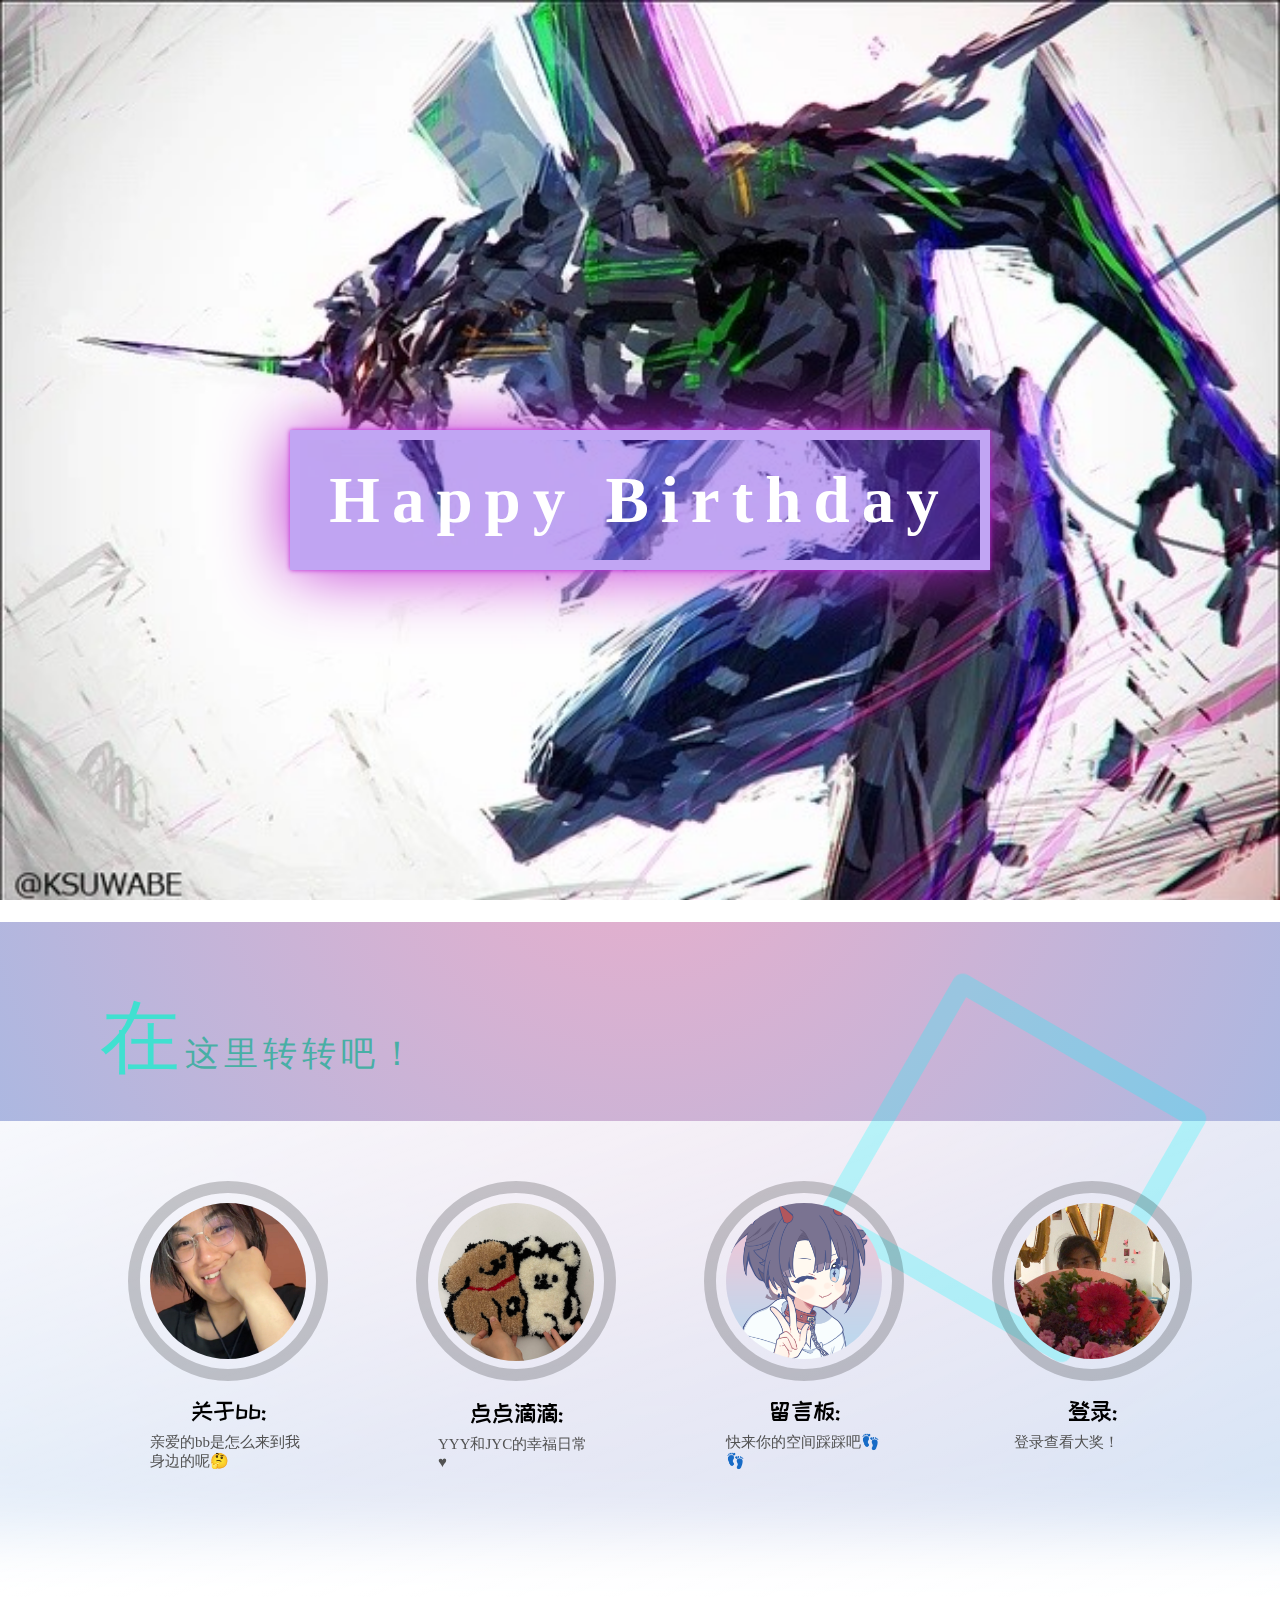
==== index.html @ ae56c16e "Add files via upload" ====
<!DOCTYPE html>
<html lang="en">
<head>
  <meta charset="UTF-8">
  <meta http-equiv="X-UA-Compatible" content="IE=edge">
  <meta name="viewport" content="width=device-width, initial-scale=1.0">
  <title> JYC loves YYY three thousands❤</title>
  <link rel="stylesheet" href="index.css">

  <!-- FONTS -->
  <link rel="preconnect" href="https://fonts.googleapis.com">
  <link rel="preconnect" href="https://fonts.gstatic.com" crossorigin>
  <link href="https://fonts.googleapis.com/css2?family=ZCOOL+KuaiLe&display=swap" rel="stylesheet">
</head>

<body>

  <!-- 着陆页 -->
    <div class="landingHB">
      <div class="a">
        <div class="b"><span>Happy Birthday</span></div>
      </div>
    </div>
  
    <!-- 主页面 -->
    <div class="main">
      <div class="main-nav">
        <div class="BBlogo">
          <img src="images/BB头像.jpg" alt="">
          <span>♥亲亲bb生日快乐♥ </span>
        </div>
        <ul>
          <li><a href="./index.html">生日快乐</a></li>
          <li><a href="./index.html">关于bb</a></li>
          <li><a href="./Template.html">点点滴滴</a></li>
          <li><a href="./comment.html">留言板</a></li>
          <li><a href="./Login.html">登录</a></li>
        </ul>
        <div class="nav-box"></div>
      </div>
      <div class="main-lbt">
        <ul class="images">
          <li class="img">
            <div class="main-lbt-word">
              <h2>亲爱的bb祝你生日快乐！<br /><br />🎂🎂🎂</h2>
            </div>
          </li>
          <li class="img">
            <div class="main-lbt-word">
              <h2>💪身体健康💪</h2><br />
              <span>新的一岁要多休息，早睡觉，多锻炼身体，照顾好自己！</span>
            </div>
          </li>
          <li class="img">
            <div class="main-lbt-word">
              <h2>🥼实验顺利🧪</h2><br />
              <span>希望bb的实验都顺顺利利，paper手到擒来，拳打同事，脚踢小人🤗</span>
            </div>
          </li>
        </ul>
        <ul class="min-images">
          <li class="min"></li>
          <li class="min"></li>
          <li class="min"></li>
        </ul>
        <div class="button">
          <div class="button-left">&lt;</div>
          <div class="button-right">&gt;</div>
        </div>
      </div>

          <!-- 点击跳转别的网页 -->
    <div class="shell-main-bottom">
        <h2><span>在</span>这里转转吧！</h2>
        <div class="shell-main-bottom-bottom">
            <ul>
                <li>
                    <img src="images/bb cuteee.jpg" alt="">
                    <h2>关于bb:</h2>
                    <span>亲爱的bb是怎么来到我身边的呢🤔</span>
                </li>
                <li>
                    <img src="images/tapis.jpg" alt="">
                    <h2>点点滴滴:</h2>
                    <span>YYY和JYC的幸福日常♥</span>
                </li>
                <li>
                    <img src="images/我的bb.png" alt="">
                    <h2>留言板:</h2>
                    <span>快来你的空间踩踩吧👣👣</span>
                </li>
                <li>
                    <img src="images/bb with flower.jpg" alt="">
                    <h2>登录:</h2>
                    <span>登录查看大奖！</span>
                </li>
            </ul>
        </div>
    </div>



  <!-- 引入jQuery -->
  <script src="https://code.jquery.com/jquery-3.5.1.min.js"></script>
  <script>
    window.addEventListener('scroll', function () {
    let top = window.scrollY;
    if (top > window.innerHeight) {
        // 当页面滚动到超过一屏的距离时，隐藏 .landingHB
        document.querySelector('.landingHB').classList.add('hidden');
    } else {
        // 如果滚动回顶部，显示 .landingHB
        document.querySelector('.landingHB').classList.remove('hidden');
    }
});

    window.addEventListener('scroll', function () {
        let top = window.scrollY
        if (top != 0) {
            $('.landingHB').css('top', '-100vh')
            $('.main').css('top', '0')
            $('.main-lbt-word').css('transform', 'translateY(0px)')
            $('.main-lbt-word').css('backdrop-filter', 'blur(5px)')
            $('.main-lbt-word h2').css('transform', 'translate(0px)')
            $('.main-lbt-word span').css('transform', 'translate(0px)')
        } else {
            $('.landingHB').css('top', '0px')
            $('.main').css('top', '100vh')
            $('.main-lbt-word').css('transform', 'translateY(400px)')
            $('.main-lbt-word').css('backdrop-filter', 'blur(0px)')
            $('.main-lbt-word h2').css('transform', 'translate(520px)')
            $('.main-lbt-word span').css('transform', 'translate(-620px)')
        }
    })

    let left = document.querySelector(".button-left")
    let right = document.querySelector(".button-right")
    let min = document.querySelectorAll(".min")
    let images = document.querySelector(".images")
    let index = 0
    let time

    function position() {
        images.style.left = (index * -100) + "%"
    }

    function add() {
        if (index >= min.length - 1) {
            index = 0
        } else {
            index++
        }
    }

    function desc() {
        if (index < 1) {
            index = min.length - 1
        } else {
            index--
        }
    }

    function timer() {
        time = setInterval(() => {
            add()
            position()
        }, 3400) // 调整为3.4秒
    }

    left.addEventListener("click", () => {
        desc()
        position()
        clearInterval(time)
        timer()
    })

    right.addEventListener("click", () => {
        add()
        position()
        clearInterval(time)
        timer()
    })

    for (let i = 0; i < min.length; i++) {
        min[i].addEventListener("click", () => {
            index = i
            position()
            clearInterval(time)
            timer()
        })
    }

    timer()
  </script>
</body>
</html>
---- index.css ----
/* Write some CSS below */

/*TIPS For FONTS:
.zcool-kuaile-regular {
  font-family: "ZCOOL KuaiLe", sans-serif;
  font-weight: 400;
  font-style: normal;
}
*/

ul{
  list-style: none; /* 移除默认的项目符号 */
}

  /* 设置全局 box-sizing，避免宽度计算溢出 */
  * {
    box-sizing: border-box;
  }

 /* 登录页 */
 body {
  padding: 0;
  margin:0
 }

.landingHB {
  background-image: url('./images/高达.jpg'); /* 只在登录页使用背景图片 */
  background-size: cover;
  background-attachment: fixed;
  display: flex;
  justify-content: center;
  align-items: center;
  position: fixed; /* 固定在屏幕 */
  width: 100vw;
  height: 100vh; /* 确保占满整个页面高度 */
  top: 0; /* 确保在顶部 */
  z-index: 1000; /* 确保它在最上层 */
  transition: opacity 0.5s ease, visibility 0.5s ease;
  opacity: 1; /* 初始显示 */
  visibility: visible; /* 初始可见 */
}

/* 隐藏 landing 页时的样式 */
.landingHB.hidden {
  opacity: 0; /* 渐隐效果 */
  visibility: hidden; /* 不可见 */
}

/* b 元素及其样式（仅在 .landingHB 内部生效） */
.landingHB .a {
  width:100%;
  height: 100vh;
  position: relative;
  top: 50px;
  width: 700px; 
  height: 140px;
  border: solid 10px #fff;
  box-shadow: 0 0 70px rgb(190, 40, 210);
  display: flex;
  justify-content: center;
  align-items: center;
  cursor: pointer; /* 设置鼠标移上去时变成小手形状 */
}

.landingHB .a::after {
  content: '';
  position: absolute;
  width: 700px;
  height: 140px;
  box-shadow: 0 0 5px rgba(190, 40, 210);
  background-color: rgba(100, 30, 225, .4);
}

.landingHB .a:hover {
  animation: a 0.2s;
}

.landingHB .b, .landingHB .b::before {
  z-index: 999;
  color: #fff;
  position: absolute;
  font-size: 65px;
  font-weight: 900;
  letter-spacing: 12px; /* 设置字体间距 */
  text-align: center;
  white-space: nowrap; /* 确保文字不换行 */
}

.landingHB .b::before {
  content: 'Happy Birthday';
  text-shadow: -5px -5px 0px rgb(211, 250, 9), 5px 5px 0px rgb(25, 10, 240);
  clip-path: inset(100% 0px 0px 0px); /* 初始状态，显示部分文字 */
}

.landingHB .a:hover .b::before {
  animation: move 1.25s steps(2); /* 启用混乱动画效果 */
}

/* Happy Birthday 混乱效果的 keyframes */
@keyframes move {
  0% {
    clip-path: inset(80% 0px 0px 0px);
    transform: translate(-20px, -10px);
  }
  10% {
    clip-path: inset(10% 0px 85% 0px);
    transform: translate(10px, 10px);
  }
  20% {
    clip-path: inset(80% 0px 0px 0px);
    transform: translate(-10px, 10px);
  }
  30% {
    clip-path: inset(10% 0px 85% 0px);
    transform: translate(0px, 5px);
  }
  40% {
    clip-path: inset(50% 0px 30% 0px);
    transform: translate(-5px, 0px);
  }
  50% {
    clip-path: inset(10% 0px 30% 0px);
    transform: translate(5px, 0px);
  }
  60% {
    clip-path: inset(40% 0px 30% 0px);
    transform: translate(5px, 10px);
  }
  70% {
    clip-path: inset(50% 0px 30% 0px);
    transform: translate(-10px, 10px);
  }
  80% {
    clip-path: inset(80% 0px 5% 0px);
    transform: translate(20px, -10px);
  }
  90% {
    clip-path: inset(80% 0px 0px 0px);
    transform: translate(-10px, 0px);
  }
  100% {
    clip-path: inset(80% 0px 0px 0px);
    transform: translate(0px, 0px);
  }
}

/* 主页面样式 */
body .main {
  width: 100%;
  height: auto;
  position: relative;
  top: 0; /* 从页面顶部开始 */
  display: flex;
  flex-direction: column;
  align-items: center;
  background: rgb(174, 224, 238);
  background: radial-gradient(circle, rgba(238, 174, 202, 1) 0%, rgba(148, 187, 233, 1) 100%);
}

/* 主页面的导航栏样式 */
body .main-nav {
  width: 100%;
  height: 60px;
  position: sticky;
  z-index: 999;
  top: 0;
  box-shadow: 0 0 10px rgba(0, 0, 0, 0.5);
  margin-bottom: 18vh;
  background: linear-gradient(to right bottom, rgba(255, 255, 255, 0.8), rgba(255, 255, 255, 0.7), rgba(255, 255, 255, 0.6));
  backdrop-filter: blur(13px);
}

body .main-nav .BBlogo {
  width: 220px;
  height: 100%;
  position: absolute;
  left: 5%;
  display: flex;
  align-items: center;
  white-space: nowrap; /* 确保文字不换行 */
}

body .main-nav .BBlogo img {
  width: 45px;
  height: 45px;
  border-radius: 50%;
}

body .main-nav .BBlogo span {
  font: 100 22px "ZCOOL KuaiLe";
  letter-spacing: 5px;
  padding-left: 20px;
}

body .main-nav ul {
  width: 600px;
  height: 100%;
  display: flex;
  justify-content: space-evenly;
  align-items: center;
  position: absolute;
  right: 5%;
  padding: 0;
  margin: 0;
}

body .main-nav ul .nav-box {
  position: absolute;
  bottom: 1px;
  left: 0;
  width: 115px;
  height: 5px;
  border-radius: 2px;
  z-index: -999;
  transition: .5s;
}

body .main-nav ul li {
  width: 150px;
  text-align: center;
}

body .main-nav ul li a {
  color: #000;
  display: block;
  width: 100%;
  height: 100%;
  line-height: 60px;
  text-align: center;
  text-decoration: none; /* 取消下划线 */
}




/* 主页面的祝福语部分样式 */
body .main-lbt {
  font-family: "ZCOOL KuaiLe";
  position: relative;
  width: 100%;
  display: flex;
  justify-content: center;
  align-items: center;
  height: 700px;
  background-color: #978989;
  margin-bottom: 100px;
  overflow: hidden;
  background-image: url("./images/lbt.gif");
  background-color: #fff;
  background-repeat: no-repeat;
  background-size:80% auto;
  background-position: 50%
}

body .main-lbt .images {
  width: 300%;
  height: 100%;
  display: flex;
  align-items: center;
  position: absolute;
  left: 0;
  transition: .1s;
}

body .main-lbt .images .img {
  position: relative;
  width: 100%;
  height: 100%;
  display: flex;
  align-items: center;
  justify-content: center;
  overflow: hidden;
}

body .main-lbt .images .img .main-lbt-word {
  width: 100%;
  max-width: 900px;
  overflow-x: hidden;
  height: 500px;
  background: linear-gradient(to right bottom, rgba(255, 255, 255, 0.4), rgba(255, 255, 255, 0.2), rgba(255, 255, 255, 0.1));
  backdrop-filter: blur(10px);
  display: flex;
  align-items: center;
  flex-direction: column;
  justify-content: center;
  text-align: center;
  transform: translateY(40px);
  transition: .5s;
}

body .main-lbt .images .img .main-lbt-word h2 {
  font: 400 80px "ZCOOL KuaiLe";
  color: white;
  justify-content: center;
  text-align: center;
  transition: .6s;
  transition-delay: .4s;
  transform: translate(0);
}

body .main-lbt .images .img .main-lbt-word span {
  font-family: "ZCOOL KuaiLe";
  font-size: 50px;
  color: white;
  justify-content: center;
  text-align: center;
  transition: .6s;
  transition-delay: .4s;
  transform: translate(0);
}
  
  body .main-lbt .min-images {
    display: flex;
    justify-content: space-evenly;
    position: absolute;
    bottom: 20px;
    width: 40%;
    z-index: 999;
    right: 10%;
  }
  
  body .main-lbt .button {
    width: 100%;
    position: absolute;
    display: flex;
    justify-content: space-between;
    user-select: none;
  }
  
  body .main-lbt .button .button-left,
  body .main-lbt .button .button-right {
    font-size: 50px;
    background-color: rgba(244, 99, 99, 0.7);
    cursor: pointer;
    line-height: 500px;
    width: 80px;
  display: flex;   /* 使用 flexbox 将内容居中 */
  justify-content: center; /* 水平居中 */
  align-items: center; /* 垂直居中 */}


  /* 点击跳转页面 */
  body .shell-main-bottom {
    display: flex;
    justify-content: center;
    width: 100%;
    height: 510px;
    flex-direction: column;
  }
  
  body .shell-main-bottom h2 {
    font: 100 34px 'font';
    color: #48afa5;
    letter-spacing: 5px;
    margin-left: 100px;
  }
  
  body .shell-main-bottom h2 span {
    font-size: 80px;
    color: turquoise;
  }
  
  body .shell-main-bottom-bottom {
    width: 100%;
    height: auto;
    padding: 20px 0 100px 0;
    background: linear-gradient(to right bottom, rgba(255, 255, 255, 0.9), rgba(255, 255, 255, 0.7), rgba(255, 255, 255, 0.6));
    backdrop-filter: blur(30px);
    position: relative;
  }
  
  body .shell-main-bottom-bottom::before {
    content: '';
    width: 250px;
    height: 250px;
    border: 20px solid rgba(0, 255, 255, 0.3);
    position: absolute;
    border-radius: 10px;
    right: 70px;
    top: 100px;
    transform: rotate(30deg) translate(-50%, -50%);
    animation: transform 4s infinite;
    opacity: 0.8;
    z-index: -999;
  }
  
  @keyframes transform {
    0% {
      transform: rotate(30deg);
    }
  
    50% {
      transform: rotate(40deg);
    }
  
    100% {
      transform: rotate(30deg);
    }
  }
  
  body .shell-main-bottom-bottom ul {
    width: 100%;
    height: 100%;
    display: flex;
    justify-content: space-evenly;
    margin-top: 40px;
    flex-wrap: wrap;
  }
  
  body .shell-main-bottom-bottom ul li {
    width: 200px;
    height: 200px;
    border-radius: 50%;
    border: 12px solid rgba(0, 0, 0, 0.2);
    display: flex;
    padding: 10px;
    flex-direction: column;
    transition: .3s;
    margin-bottom: 100px;
  }
  
  body .shell-main-bottom-bottom ul li span {
    font-size: 10px;
  }
  
  body .shell-main-bottom-bottom ul li:hover {
    padding: 2px;
    margin: 8px;
  }
  
  body .shell-main-bottom-bottom ul li:hover h2 {
    letter-spacing: 3px;
  }
  
  body .shell-main-bottom-bottom ul li img {
    width: 100%;
    border-radius: 50%;
  }
  
  body .shell-main-bottom-bottom ul li h2 {
    margin: 40px 0 10px 0;
    font-family: "ZCOOL KuaiLe", sans-serif;
    font-size: 24px;
    transition: .3s;
    color: black;
    text-align: center;
    letter-spacing: 0;
  }
  
  body .shell-main-bottom-bottom ul li span {
    color: #525252;
    font-size: 15px;
    position: center;
  }
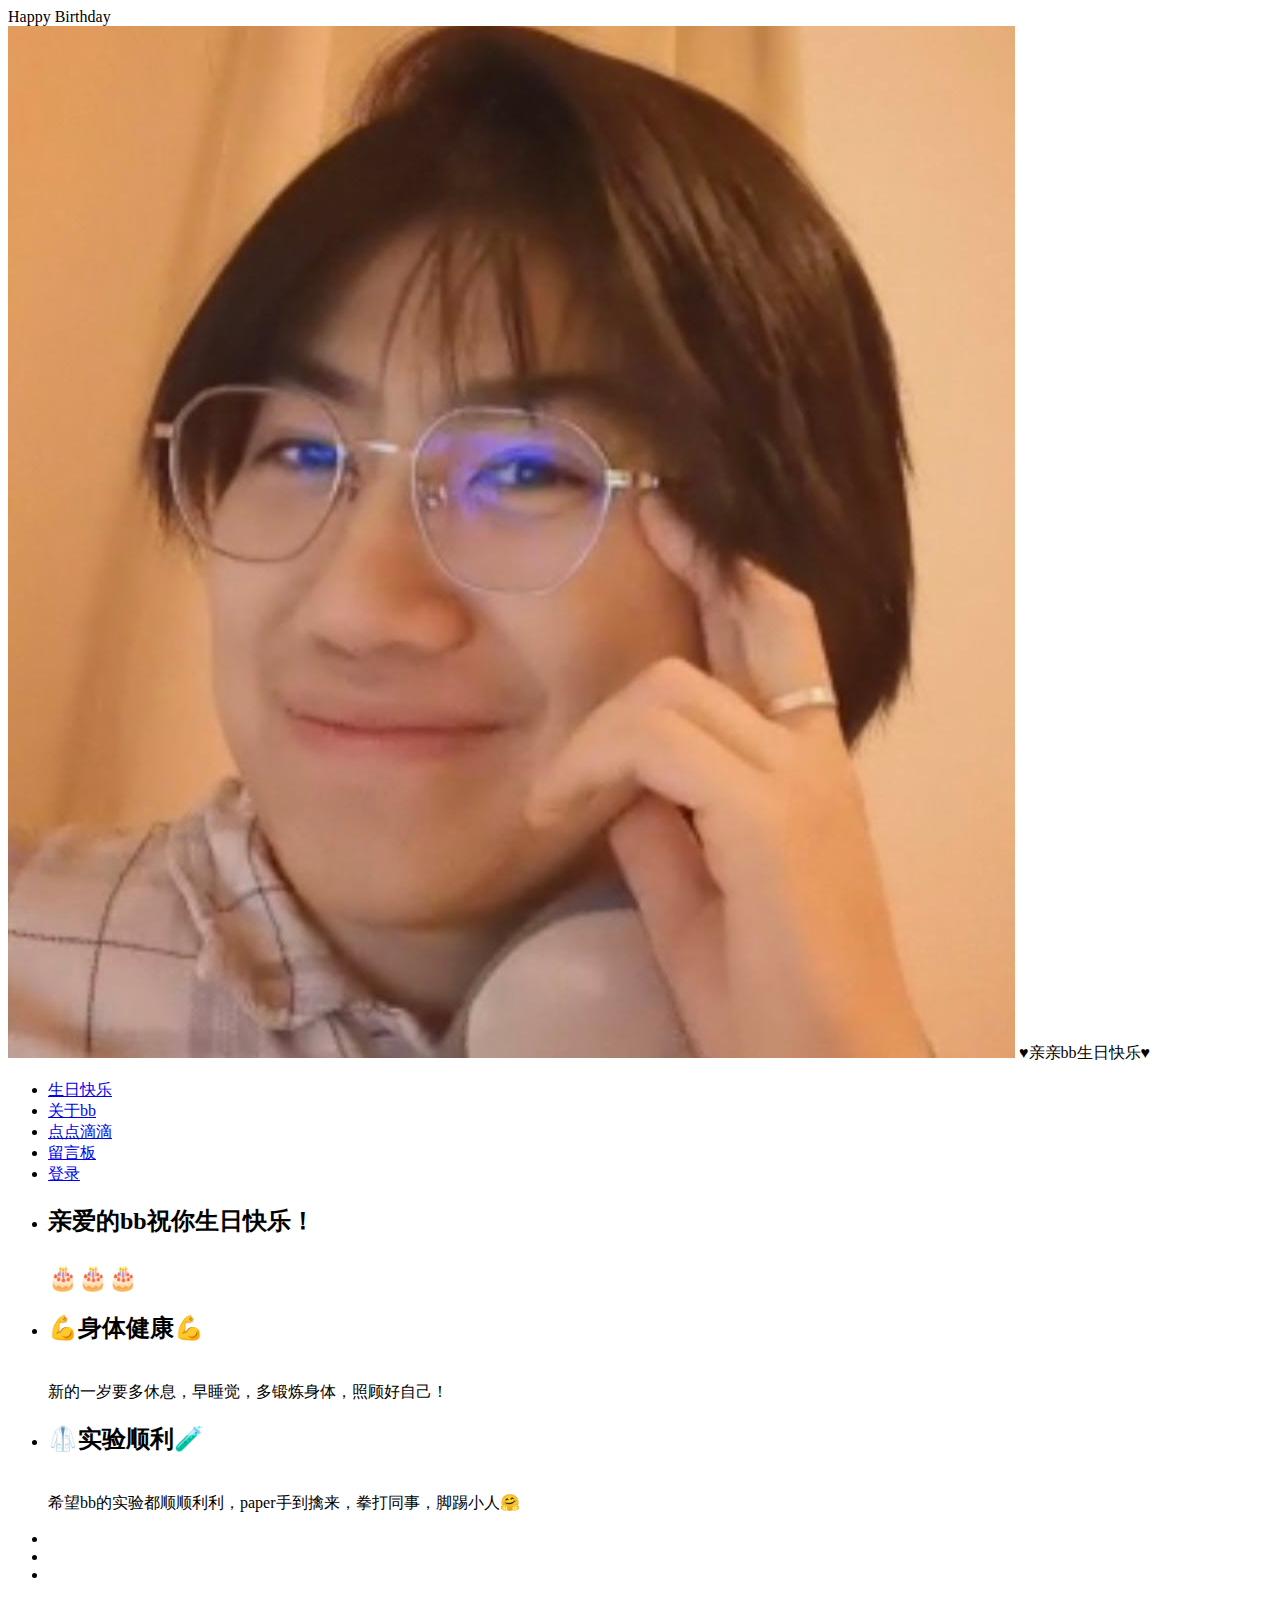
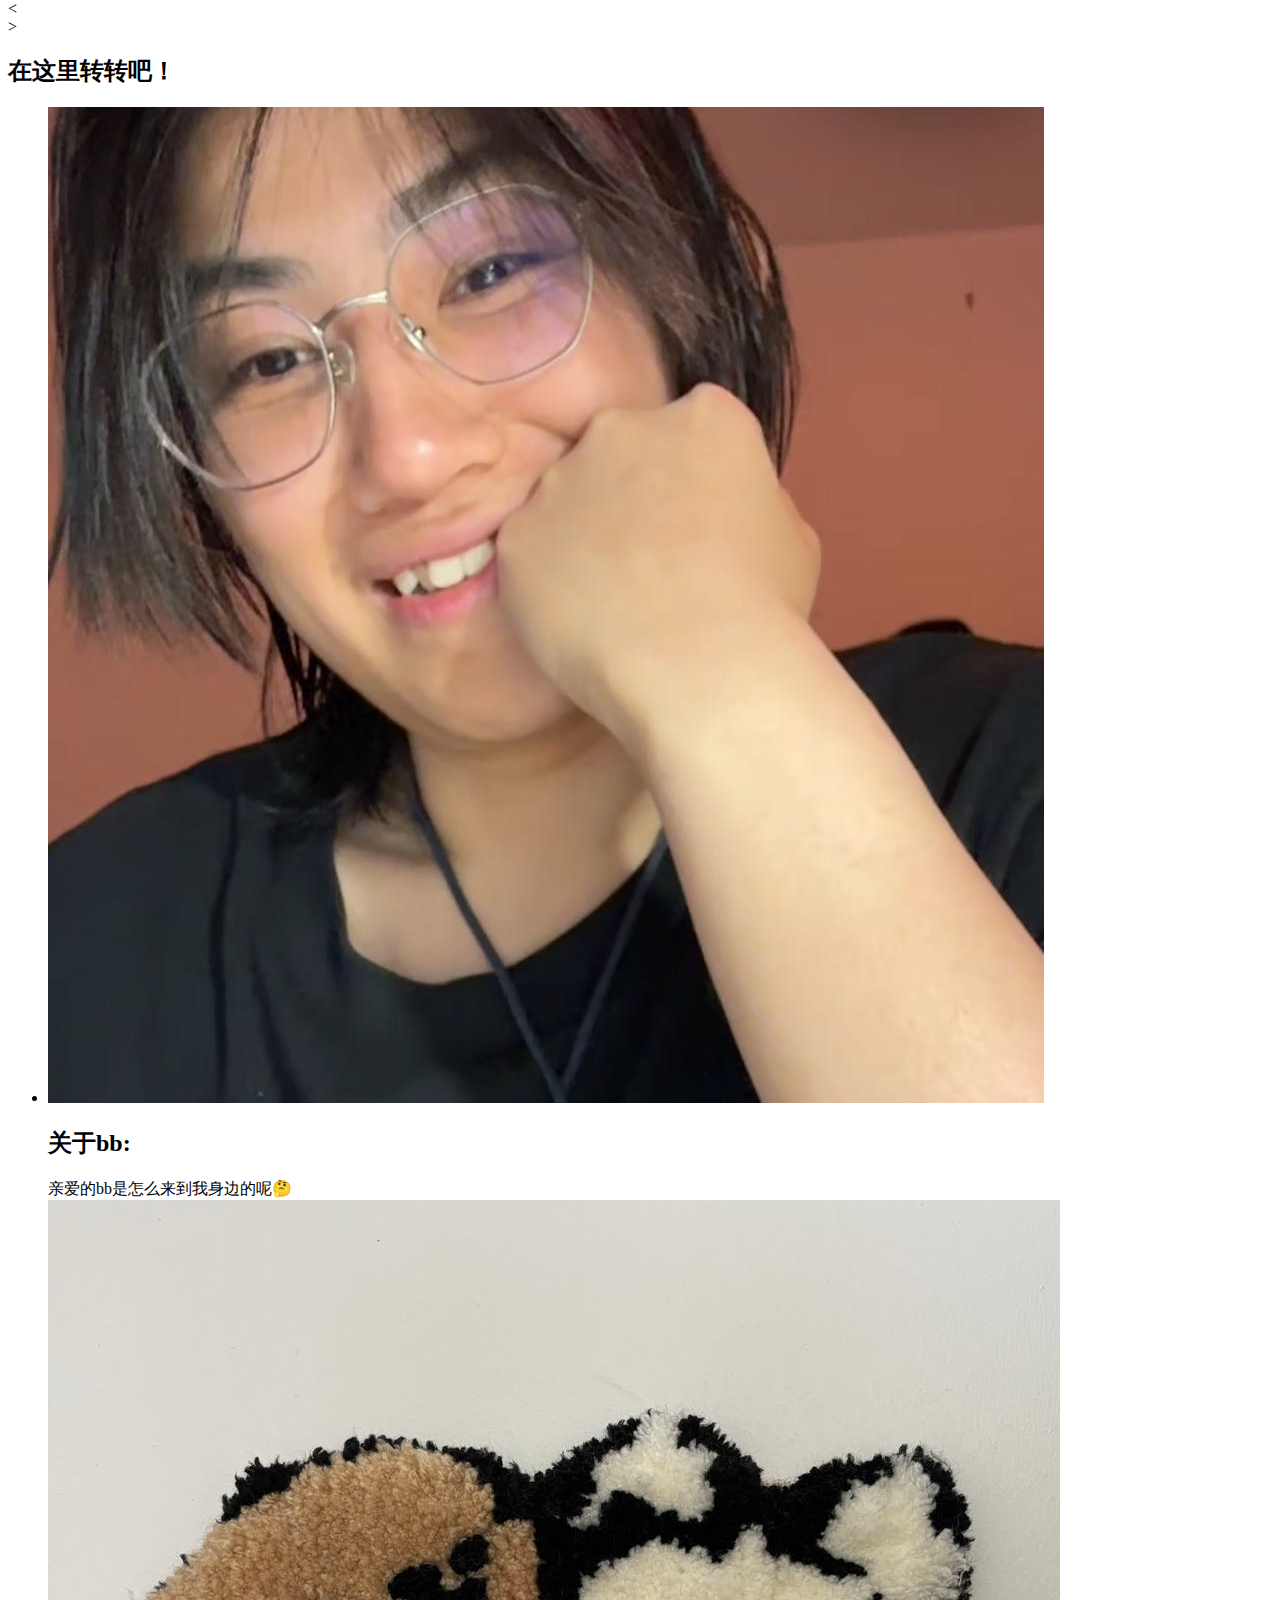
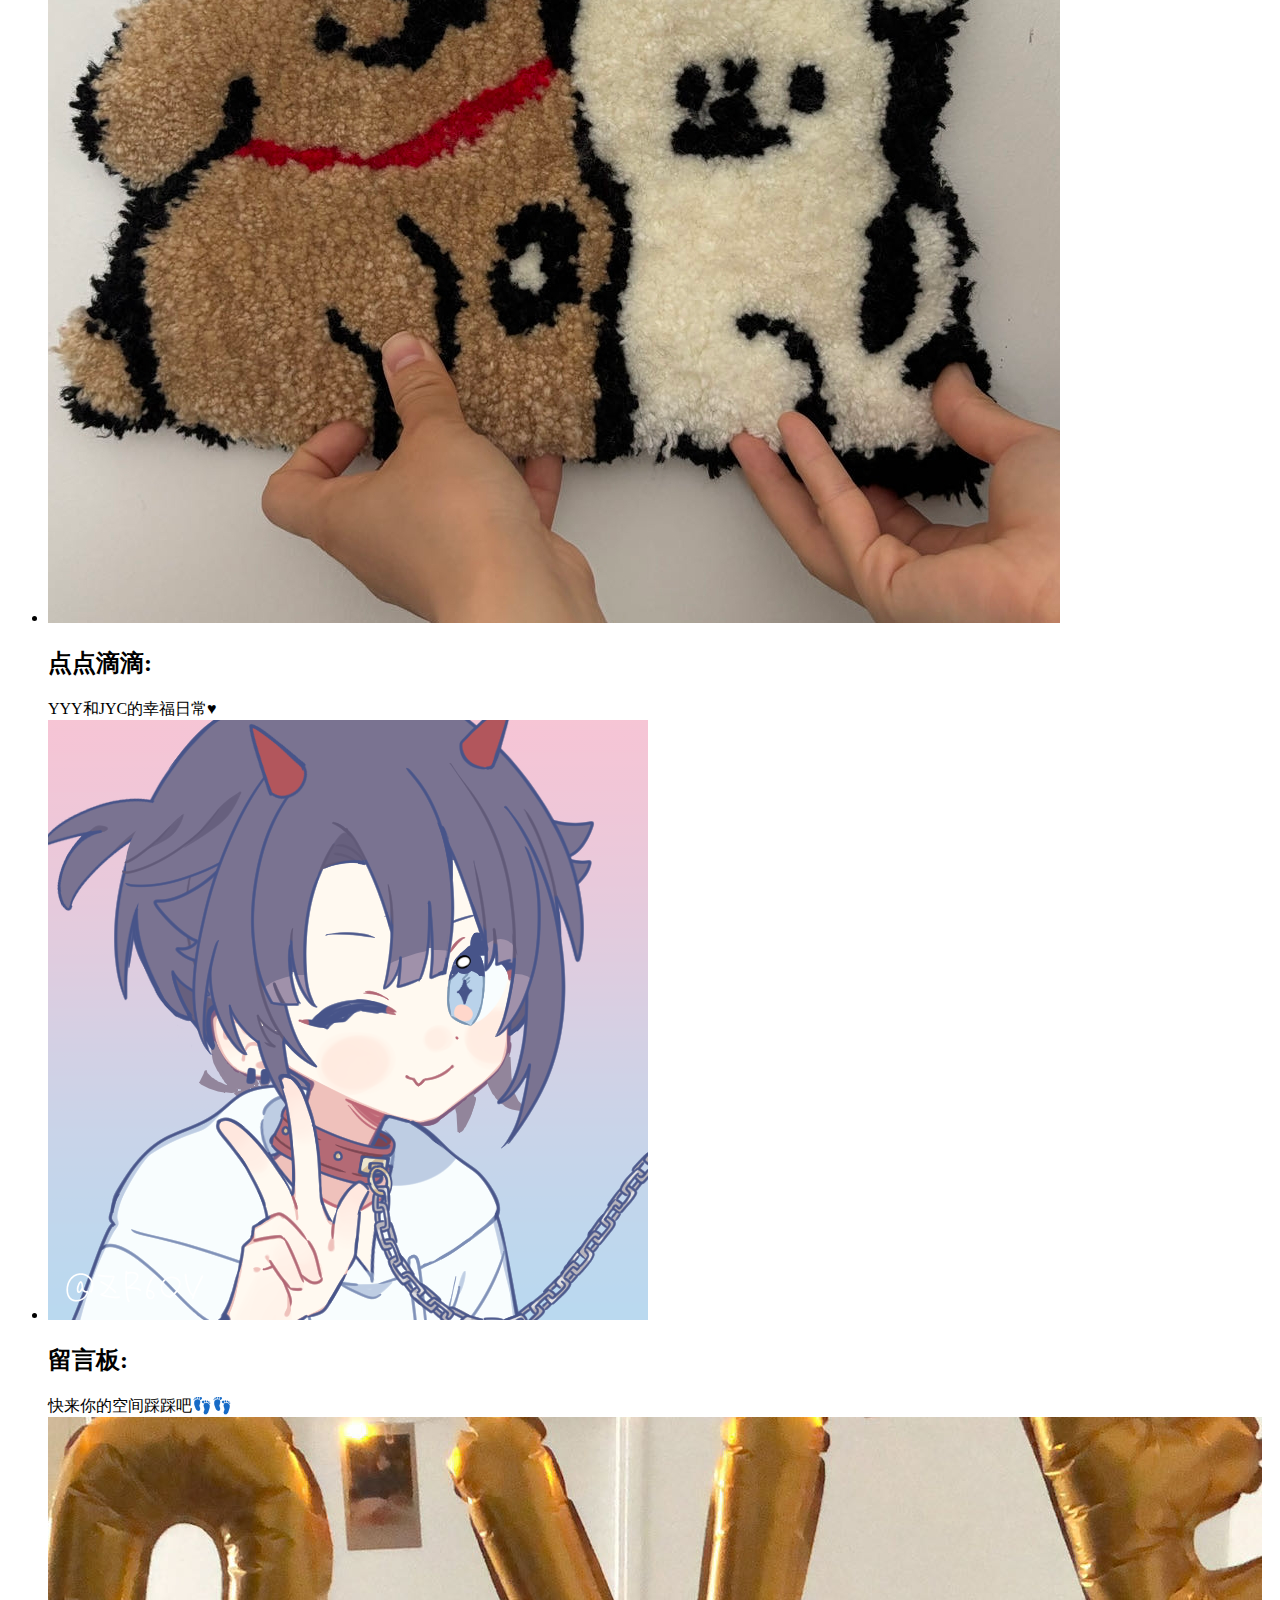
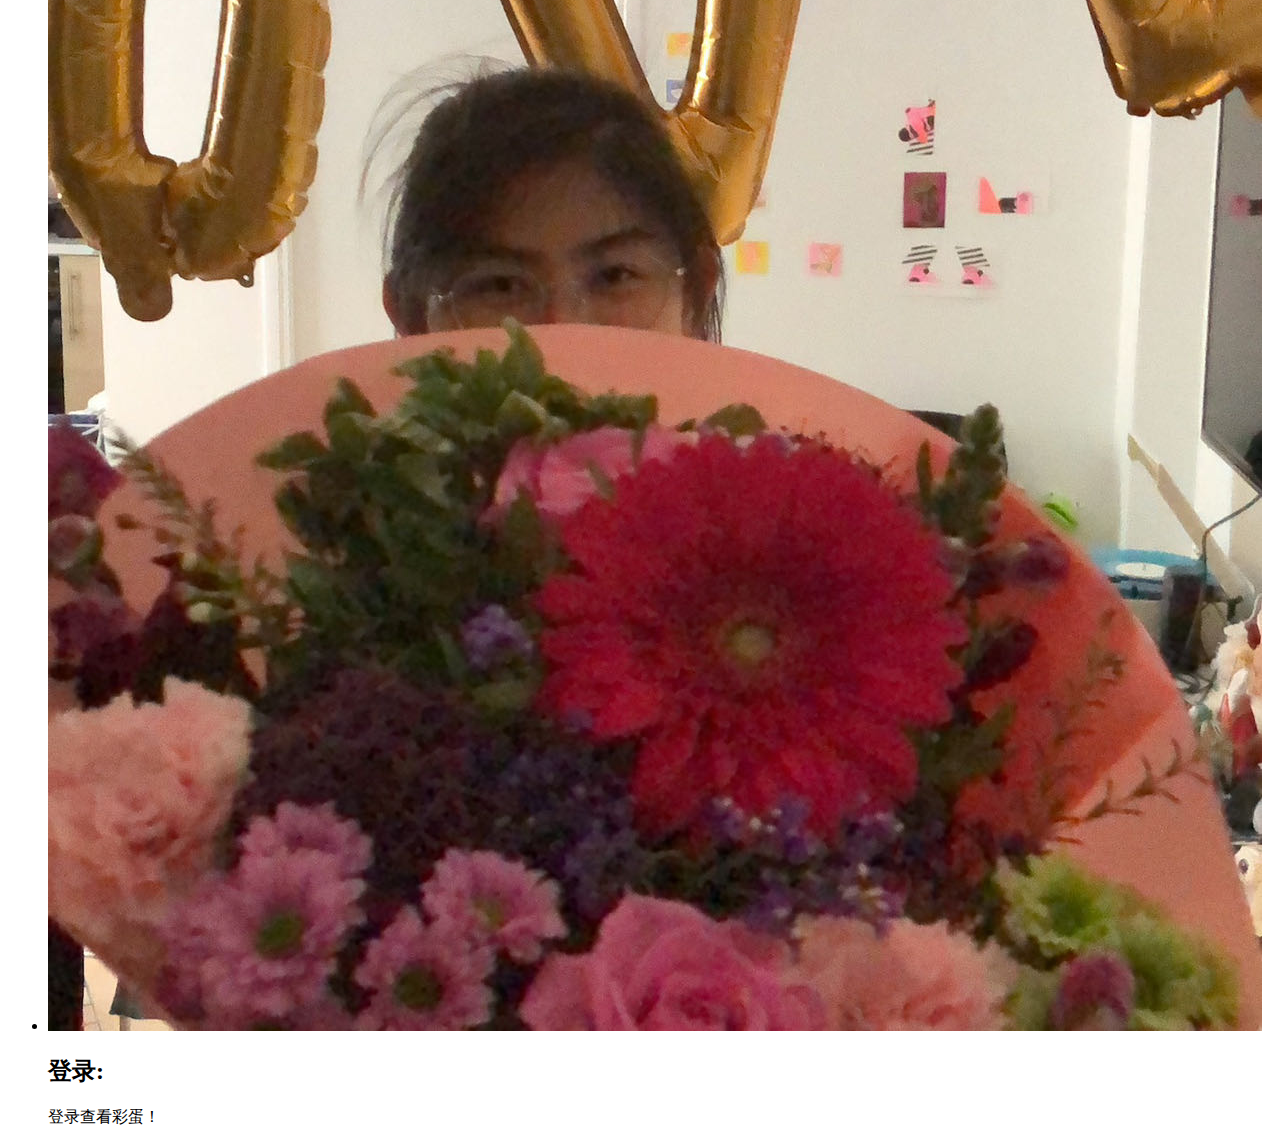
==== commit f3ed9e76: "Add files via upload" ====
--- a/index.html
+++ b/index.html
@@ -31,8 +31,8 @@
         </div>
         <ul>
           <li><a href="./index.html">生日快乐</a></li>
-          <li><a href="./index.html">关于bb</a></li>
-          <li><a href="./Template.html">点点滴滴</a></li>
+          <li><a href="./About BB.html">关于bb</a></li>
+          <li><a href="./Us.html">点点滴滴</a></li>
           <li><a href="./comment.html">留言板</a></li>
           <li><a href="./Login.html">登录</a></li>
         </ul>
@@ -75,24 +75,32 @@
         <div class="shell-main-bottom-bottom">
             <ul>
                 <li>
-                    <img src="images/bb cuteee.jpg" alt="">
+                  <a href="./About BB.html">
+                    <img src="images/bb_cuteee.jpg" alt="">
+                  </a>  
                     <h2>关于bb:</h2>
                     <span>亲爱的bb是怎么来到我身边的呢🤔</span>
                 </li>
                 <li>
+                  <a href="./Us.html">
                     <img src="images/tapis.jpg" alt="">
+                  </a>
                     <h2>点点滴滴:</h2>
                     <span>YYY和JYC的幸福日常♥</span>
                 </li>
                 <li>
+                  <a href="./comment.html">
                     <img src="images/我的bb.png" alt="">
+                  </a>
                     <h2>留言板:</h2>
                     <span>快来你的空间踩踩吧👣👣</span>
                 </li>
                 <li>
-                    <img src="images/bb with flower.jpg" alt="">
+                  <a href="Login.html">
+                    <img src="images/bb_with_flower.jpg" alt="">
+                  </a>
                     <h2>登录:</h2>
-                    <span>登录查看大奖！</span>
+                    <span>登录查看彩蛋！</span>
                 </li>
             </ul>
         </div>
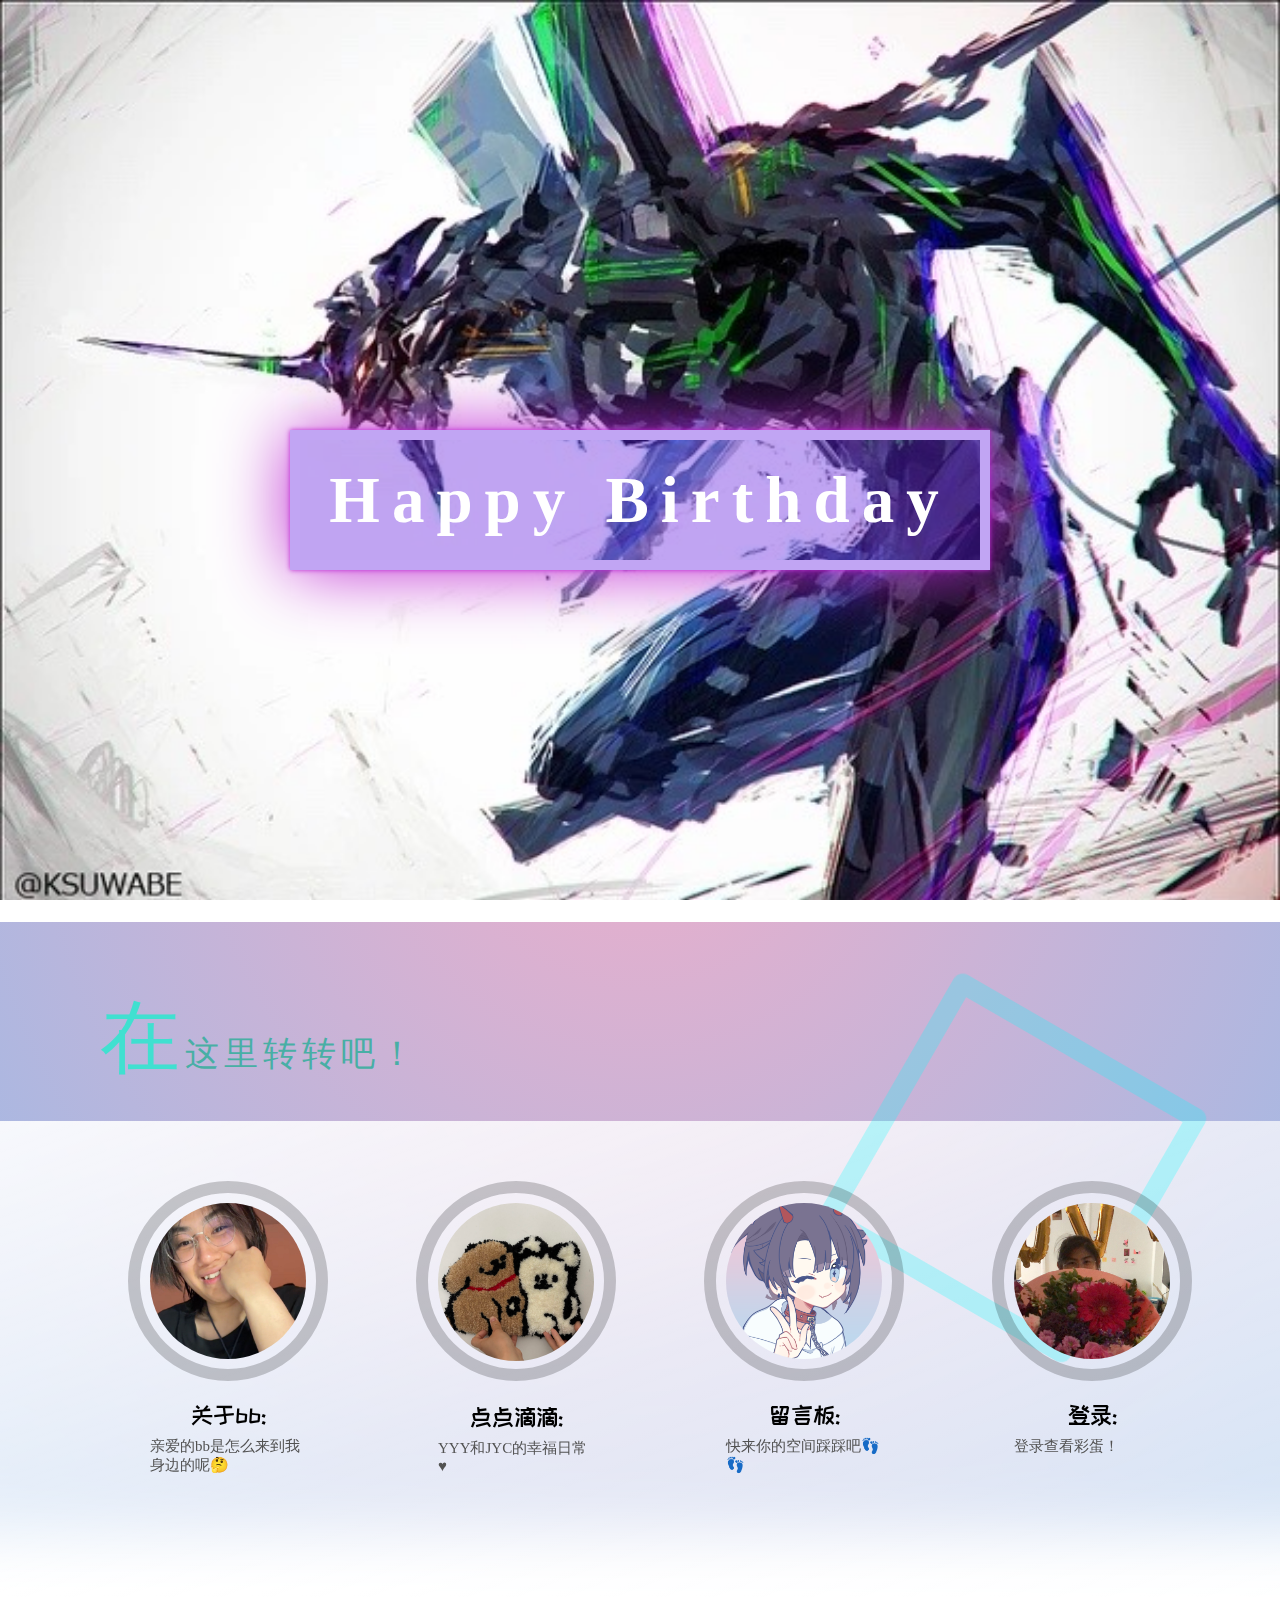
==== commit bee9a33b: "Update index.html" ====
--- a/index.html
+++ b/index.html
@@ -32,7 +32,7 @@
         <ul>
           <li><a href="./index.html">生日快乐</a></li>
           <li><a href="./About BB.html">关于bb</a></li>
-          <li><a href="./Us.html">点点滴滴</a></li>
+          <li><a href="https://j-monimonie.github.io/Us/">点点滴滴</a></li>
           <li><a href="./comment.html">留言板</a></li>
           <li><a href="./Login.html">登录</a></li>
         </ul>
@@ -82,7 +82,7 @@
                     <span>亲爱的bb是怎么来到我身边的呢🤔</span>
                 </li>
                 <li>
-                  <a href="./Us.html">
+                  <a href="https://j-monimonie.github.io/Us/">
                     <img src="images/tapis.jpg" alt="">
                   </a>
                     <h2>点点滴滴:</h2>
--- a/index.css
+++ b/index.css
@@ -0,0 +1,495 @@
+/* Write some CSS below */
+
+/*TIPS For FONTS:
+.zcool-kuaile-regular {
+  font-family: "ZCOOL KuaiLe", sans-serif;
+  font-weight: 400;
+  font-style: normal;
+}
+*/
+
+ul{
+  list-style: none; /* 移除默认的项目符号 */
+}
+
+  /* 设置全局 box-sizing，避免宽度计算溢出 */
+  * {
+    box-sizing: border-box;
+  }
+
+ /* 登录页 */
+ body {
+  padding: 0;
+  margin:0
+ }
+
+.landingHB {
+  background-image: url('./images/高达.jpg'); /* 只在登录页使用背景图片 */
+  background-size: cover;
+  background-attachment: fixed;
+  display: flex;
+  justify-content: center;
+  align-items: center;
+  position: fixed; /* 固定在屏幕 */
+  width: 100vw;
+  height: 100vh; /* 确保占满整个页面高度 */
+  top: 0; /* 确保在顶部 */
+  z-index: 1000; /* 确保它在最上层 */
+  transition: opacity 0.5s ease, visibility 0.5s ease;
+  opacity: 1; /* 初始显示 */
+  visibility: visible; /* 初始可见 */
+}
+
+/* 隐藏 landing 页时的样式 */
+.landingHB.hidden {
+  opacity: 0; /* 渐隐效果 */
+  visibility: hidden; /* 不可见 */
+}
+
+/* b 元素及其样式（仅在 .landingHB 内部生效） */
+.landingHB .a {
+  width:100%;
+  height: 100vh;
+  position: relative;
+  top: 50px;
+  width: 700px; 
+  height: 140px;
+  border: solid 10px #fff;
+  box-shadow: 0 0 70px rgb(190, 40, 210);
+  display: flex;
+  justify-content: center;
+  align-items: center;
+  cursor: pointer; /* 设置鼠标移上去时变成小手形状 */
+}
+
+.landingHB .a::after {
+  content: '';
+  position: absolute;
+  width: 700px;
+  height: 140px;
+  box-shadow: 0 0 5px rgba(190, 40, 210);
+  background-color: rgba(100, 30, 225, .4);
+}
+
+.landingHB .a:hover {
+  animation: a 0.2s;
+}
+
+.landingHB .b, .landingHB .b::before {
+  z-index: 999;
+  color: #fff;
+  position: absolute;
+  font-size: 65px;
+  font-weight: 900;
+  letter-spacing: 12px; /* 设置字体间距 */
+  text-align: center;
+  white-space: nowrap; /* 确保文字不换行 */
+}
+
+.landingHB .b::before {
+  content: 'Happy Birthday';
+  text-shadow: -5px -5px 0px rgb(211, 250, 9), 5px 5px 0px rgb(25, 10, 240);
+  clip-path: inset(100% 0px 0px 0px); /* 初始状态，显示部分文字 */
+}
+
+.landingHB .a:hover .b::before {
+  animation: move 1.25s steps(2); /* 启用混乱动画效果 */
+}
+
+/* Happy Birthday 混乱效果的 keyframes */
+@keyframes move {
+  0% {
+    clip-path: inset(80% 0px 0px 0px);
+    transform: translate(-20px, -10px);
+  }
+  10% {
+    clip-path: inset(10% 0px 85% 0px);
+    transform: translate(10px, 10px);
+  }
+  20% {
+    clip-path: inset(80% 0px 0px 0px);
+    transform: translate(-10px, 10px);
+  }
+  30% {
+    clip-path: inset(10% 0px 85% 0px);
+    transform: translate(0px, 5px);
+  }
+  40% {
+    clip-path: inset(50% 0px 30% 0px);
+    transform: translate(-5px, 0px);
+  }
+  50% {
+    clip-path: inset(10% 0px 30% 0px);
+    transform: translate(5px, 0px);
+  }
+  60% {
+    clip-path: inset(40% 0px 30% 0px);
+    transform: translate(5px, 10px);
+  }
+  70% {
+    clip-path: inset(50% 0px 30% 0px);
+    transform: translate(-10px, 10px);
+  }
+  80% {
+    clip-path: inset(80% 0px 5% 0px);
+    transform: translate(20px, -10px);
+  }
+  90% {
+    clip-path: inset(80% 0px 0px 0px);
+    transform: translate(-10px, 0px);
+  }
+  100% {
+    clip-path: inset(80% 0px 0px 0px);
+    transform: translate(0px, 0px);
+  }
+}
+
+/* 主页面样式 */
+body .main {
+  width: 100%;
+  height: auto;
+  position: relative;
+  top: 0; /* 从页面顶部开始 */
+  display: flex;
+  flex-direction: column;
+  align-items: center;
+  background: rgb(174, 224, 238);
+  background: radial-gradient(circle, rgba(238, 174, 202, 1) 0%, rgba(148, 187, 233, 1) 100%);
+}
+
+/* 主页面的导航栏样式 */
+body .main-nav {
+  width: 100%;
+  height: 60px;
+  position: sticky;
+  z-index: 999;
+  top: 0;
+  box-shadow: 0 0 10px rgba(0, 0, 0, 0.5);
+  margin-bottom: 18vh;
+  background: linear-gradient(to right bottom, rgba(255, 255, 255, 0.8), rgba(255, 255, 255, 0.7), rgba(255, 255, 255, 0.6));
+  backdrop-filter: blur(13px);
+}
+
+body .main-nav .BBlogo {
+  width: 220px;
+  height: 100%;
+  position: absolute;
+  left: 5%;
+  display: flex;
+  align-items: center;
+  white-space: nowrap; /* 确保文字不换行 */
+}
+
+body .main-nav .BBlogo img {
+  width: 45px;
+  height: 45px;
+  border-radius: 50%;
+}
+
+body .main-nav .BBlogo span {
+  font: 100 22px "ZCOOL KuaiLe";
+  letter-spacing: 5px;
+  padding-left: 20px;
+}
+
+body .main-nav ul {
+  width: 600px;
+  height: 100%;
+  display: flex;
+  justify-content: space-evenly;
+  align-items: center;
+  position: absolute;
+  right: 5%;
+  padding: 0;
+  margin: 0;
+}
+
+body .main-nav ul .nav-box {
+  position: absolute;
+  bottom: 1px;
+  left: 0;
+  width: 115px;
+  height: 5px;
+  border-radius: 2px;
+  z-index: -999;
+  transition: .5s;
+}
+
+body .main-nav ul li {
+  width: 150px;
+  text-align: center;
+}
+
+body .main-nav ul li a {
+  color: #000;
+  display: block;
+  width: 100%;
+  height: 100%;
+  line-height: 60px;
+  text-align: center;
+  text-decoration: none; /* 取消下划线 */
+}
+
+body .main-nav ul li:nth-child(1):hover~.nav-box {
+  left: 0px;
+  background-color: red;
+}
+body .main-nav ul li:nth-child(2):hover~.nav-box {
+  left: 120px;
+  background-color: red;
+}
+
+body .main-nav ul li:nth-child(3):hover~.nav-box {
+  left: 240px;
+  background-color: #8da1f8;
+}
+
+body .main-nav ul li:nth-child(4):hover~.nav-box {
+  left: 360px;
+  background-color: #ffb1b1;
+}
+
+body .main-nav ul li:nth-child(5):hover~.nav-box {
+  left: 480px;
+  background-color: #7df88e;
+}
+/* media */
+@media (max-width:768px) {
+  body .main-nav ul {
+      transform: scale(.7);
+      right: -60px;
+      top: 2px;
+  }
+}
+
+@media (max-width:600px) {
+  body .main-nav .logo {
+      display: none;
+  }
+
+  body .main-nav ul {
+      transform: scale(.6);
+      right: -130px;
+  }
+}
+
+
+/* 主页面的祝福语部分样式 */
+body .main-lbt {
+  font-family: "ZCOOL KuaiLe";
+  position: relative;
+  width: 100%;
+  display: flex;
+  justify-content: center;
+  align-items: center;
+  height: 700px;
+  background-color: #978989;
+  margin-bottom: 100px;
+  overflow: hidden;
+  background-image: url("./images/lbt.gif");
+  background-color: #fff;
+  background-repeat: no-repeat;
+  background-size:80% auto;
+  background-position: 50%
+}
+
+body .main-lbt .images {
+  width: 300%;
+  height: 100%;
+  display: flex;
+  align-items: center;
+  position: absolute;
+  left: 0;
+  transition: .1s;
+}
+
+body .main-lbt .images .img {
+  position: relative;
+  width: 100%;
+  height: 100%;
+  display: flex;
+  align-items: center;
+  justify-content: center;
+  overflow: hidden;
+}
+
+body .main-lbt .images .img .main-lbt-word {
+  width: 100%;
+  max-width: 900px;
+  overflow-x: hidden;
+  height: 500px;
+  background: linear-gradient(to right bottom, rgba(255, 255, 255, 0.4), rgba(255, 255, 255, 0.2), rgba(255, 255, 255, 0.1));
+  backdrop-filter: blur(10px);
+  display: flex;
+  align-items: center;
+  flex-direction: column;
+  justify-content: center;
+  text-align: center;
+  transform: translateY(40px);
+  transition: .5s;
+}
+
+body .main-lbt .images .img .main-lbt-word h2 {
+  font: 400 80px "ZCOOL KuaiLe";
+  color: white;
+  justify-content: center;
+  text-align: center;
+  transition: .6s;
+  transition-delay: .4s;
+  transform: translate(0);
+}
+
+body .main-lbt .images .img .main-lbt-word span {
+  font-family: "ZCOOL KuaiLe";
+  font-size: 50px;
+  color: white;
+  justify-content: center;
+  text-align: center;
+  transition: .6s;
+  transition-delay: .4s;
+  transform: translate(0);
+}
+  
+  body .main-lbt .min-images {
+    display: flex;
+    justify-content: space-evenly;
+    position: absolute;
+    bottom: 20px;
+    width: 40%;
+    z-index: 999;
+    right: 10%;
+  }
+  
+  body .main-lbt .button {
+    width: 100%;
+    position: absolute;
+    display: flex;
+    justify-content: space-between;
+    user-select: none;
+  }
+  
+  body .main-lbt .button .button-left,
+  body .main-lbt .button .button-right {
+    font-size: 50px;
+    background-color: rgba(244, 99, 99, 0.7);
+    cursor: pointer;
+    line-height: 500px;
+    width: 80px;
+  display: flex;   /* 使用 flexbox 将内容居中 */
+  justify-content: center; /* 水平居中 */
+  align-items: center; /* 垂直居中 */}
+
+
+  /* 点击跳转页面 */
+  body .shell-main-bottom {
+    display: flex;
+    justify-content: center;
+    width: 100%;
+    height: 510px;
+    flex-direction: column;
+  }
+  
+  body .shell-main-bottom h2 {
+    font: 100 34px 'font';
+    color: #48afa5;
+    letter-spacing: 5px;
+    margin-left: 100px;
+  }
+  
+  body .shell-main-bottom h2 span {
+    font-size: 80px;
+    color: turquoise;
+  }
+  
+  body .shell-main-bottom-bottom {
+    width: 100%;
+    height: auto;
+    padding: 20px 0 100px 0;
+    background: linear-gradient(to right bottom, rgba(255, 255, 255, 0.9), rgba(255, 255, 255, 0.7), rgba(255, 255, 255, 0.6));
+    backdrop-filter: blur(30px);
+    position: relative;
+  }
+  
+  body .shell-main-bottom-bottom::before {
+    content: '';
+    width: 250px;
+    height: 250px;
+    border: 20px solid rgba(0, 255, 255, 0.3);
+    position: absolute;
+    border-radius: 10px;
+    right: 70px;
+    top: 100px;
+    transform: rotate(30deg) translate(-50%, -50%);
+    animation: transform 4s infinite;
+    opacity: 0.8;
+    z-index: -999;
+  }
+  
+  @keyframes transform {
+    0% {
+      transform: rotate(30deg);
+    }
+  
+    50% {
+      transform: rotate(40deg);
+    }
+  
+    100% {
+      transform: rotate(30deg);
+    }
+  }
+  
+  body .shell-main-bottom-bottom ul {
+    width: 100%;
+    height: 100%;
+    display: flex;
+    justify-content: space-evenly;
+    margin-top: 40px;
+    flex-wrap: wrap;
+  }
+  
+  body .shell-main-bottom-bottom ul li {
+    width: 200px;
+    height: 200px;
+    border-radius: 50%;
+    border: 12px solid rgba(0, 0, 0, 0.2);
+    display: flex;
+    padding: 10px;
+    flex-direction: column;
+    transition: .3s;
+    margin-bottom: 100px;
+  }
+  
+  body .shell-main-bottom-bottom ul li span {
+    font-size: 10px;
+  }
+  
+  body .shell-main-bottom-bottom ul li:hover {
+    padding: 2px;
+    margin: 8px;
+  }
+  
+  body .shell-main-bottom-bottom ul li:hover h2 {
+    letter-spacing: 3px;
+  }
+  
+  body .shell-main-bottom-bottom ul li img {
+    width: 100%;
+    border-radius: 50%;
+  }
+  
+  body .shell-main-bottom-bottom ul li h2 {
+    margin: 40px 0 10px 0;
+    font-family: "ZCOOL KuaiLe", sans-serif;
+    font-size: 24px;
+    transition: .3s;
+    color: black;
+    text-align: center;
+    letter-spacing: 0;
+  }
+  
+  body .shell-main-bottom-bottom ul li span {
+    color: #525252;
+    font-size: 15px;
+    position: center;
+  }